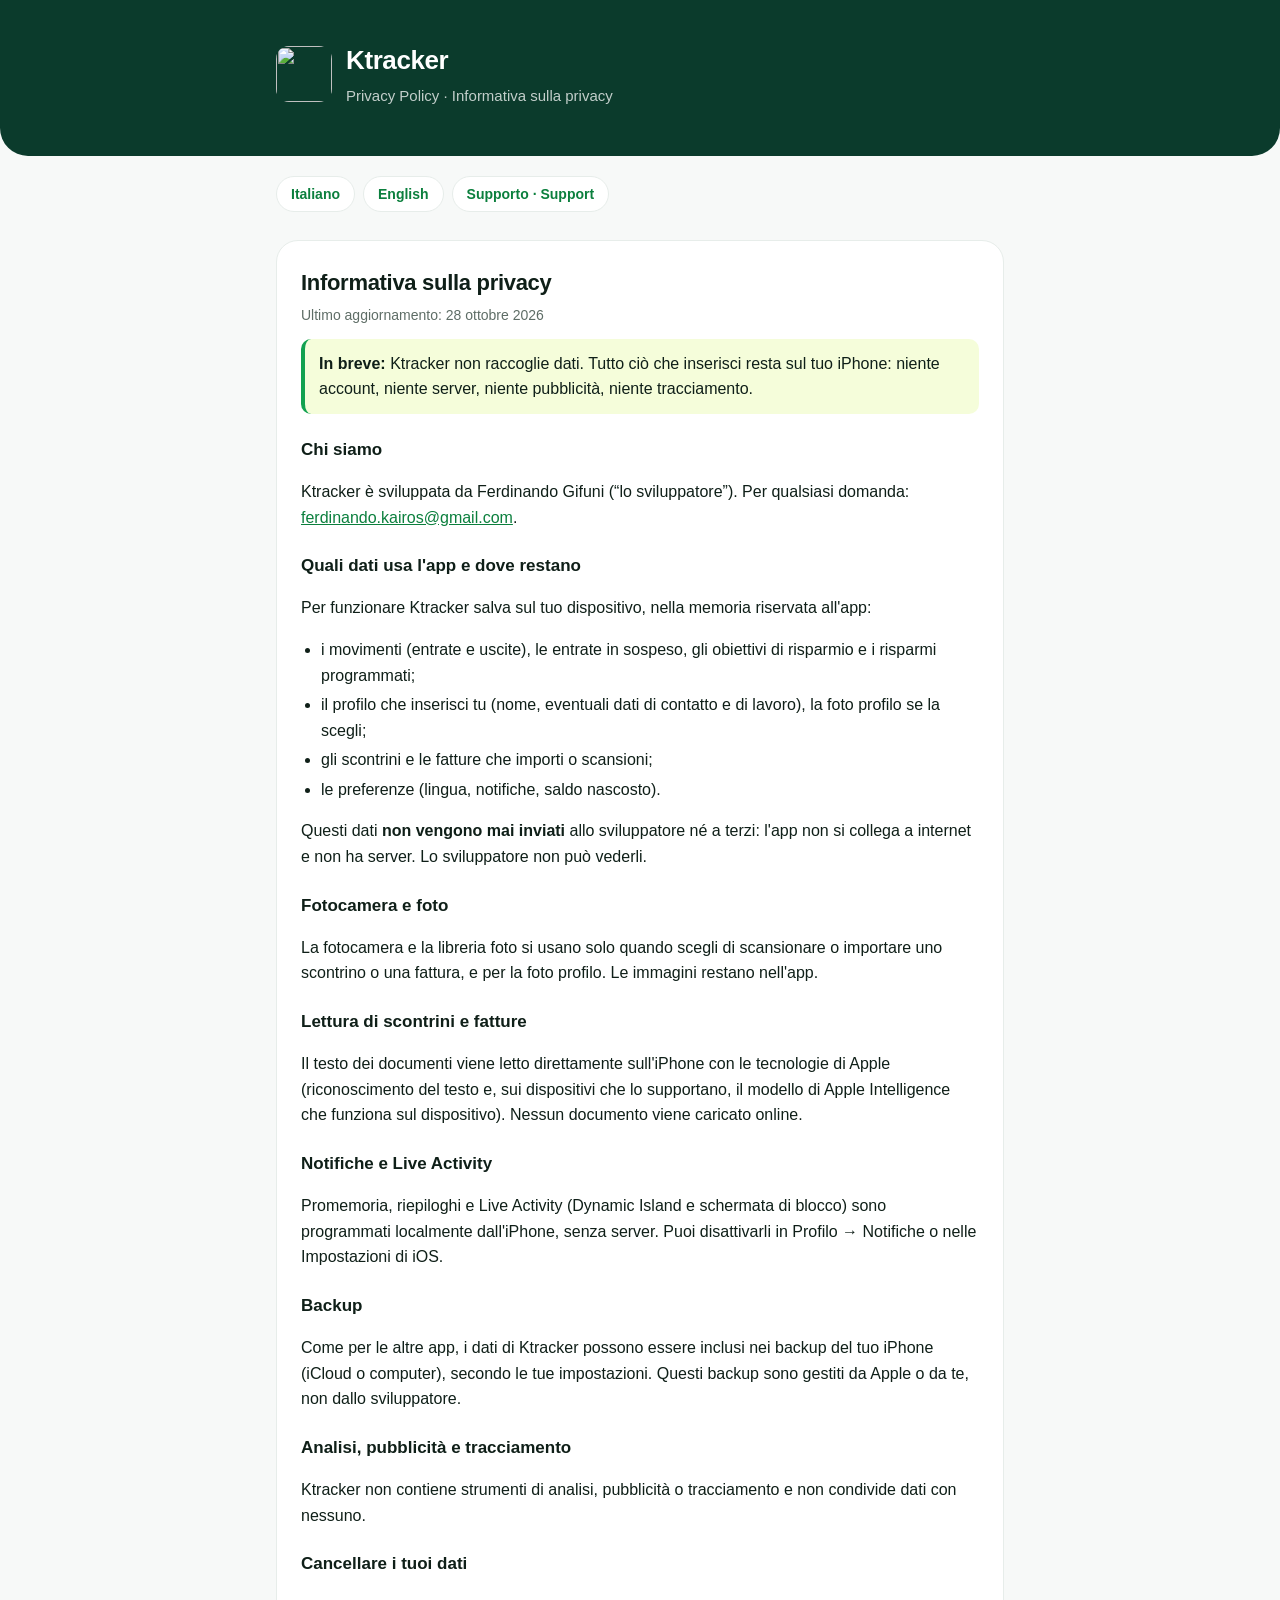
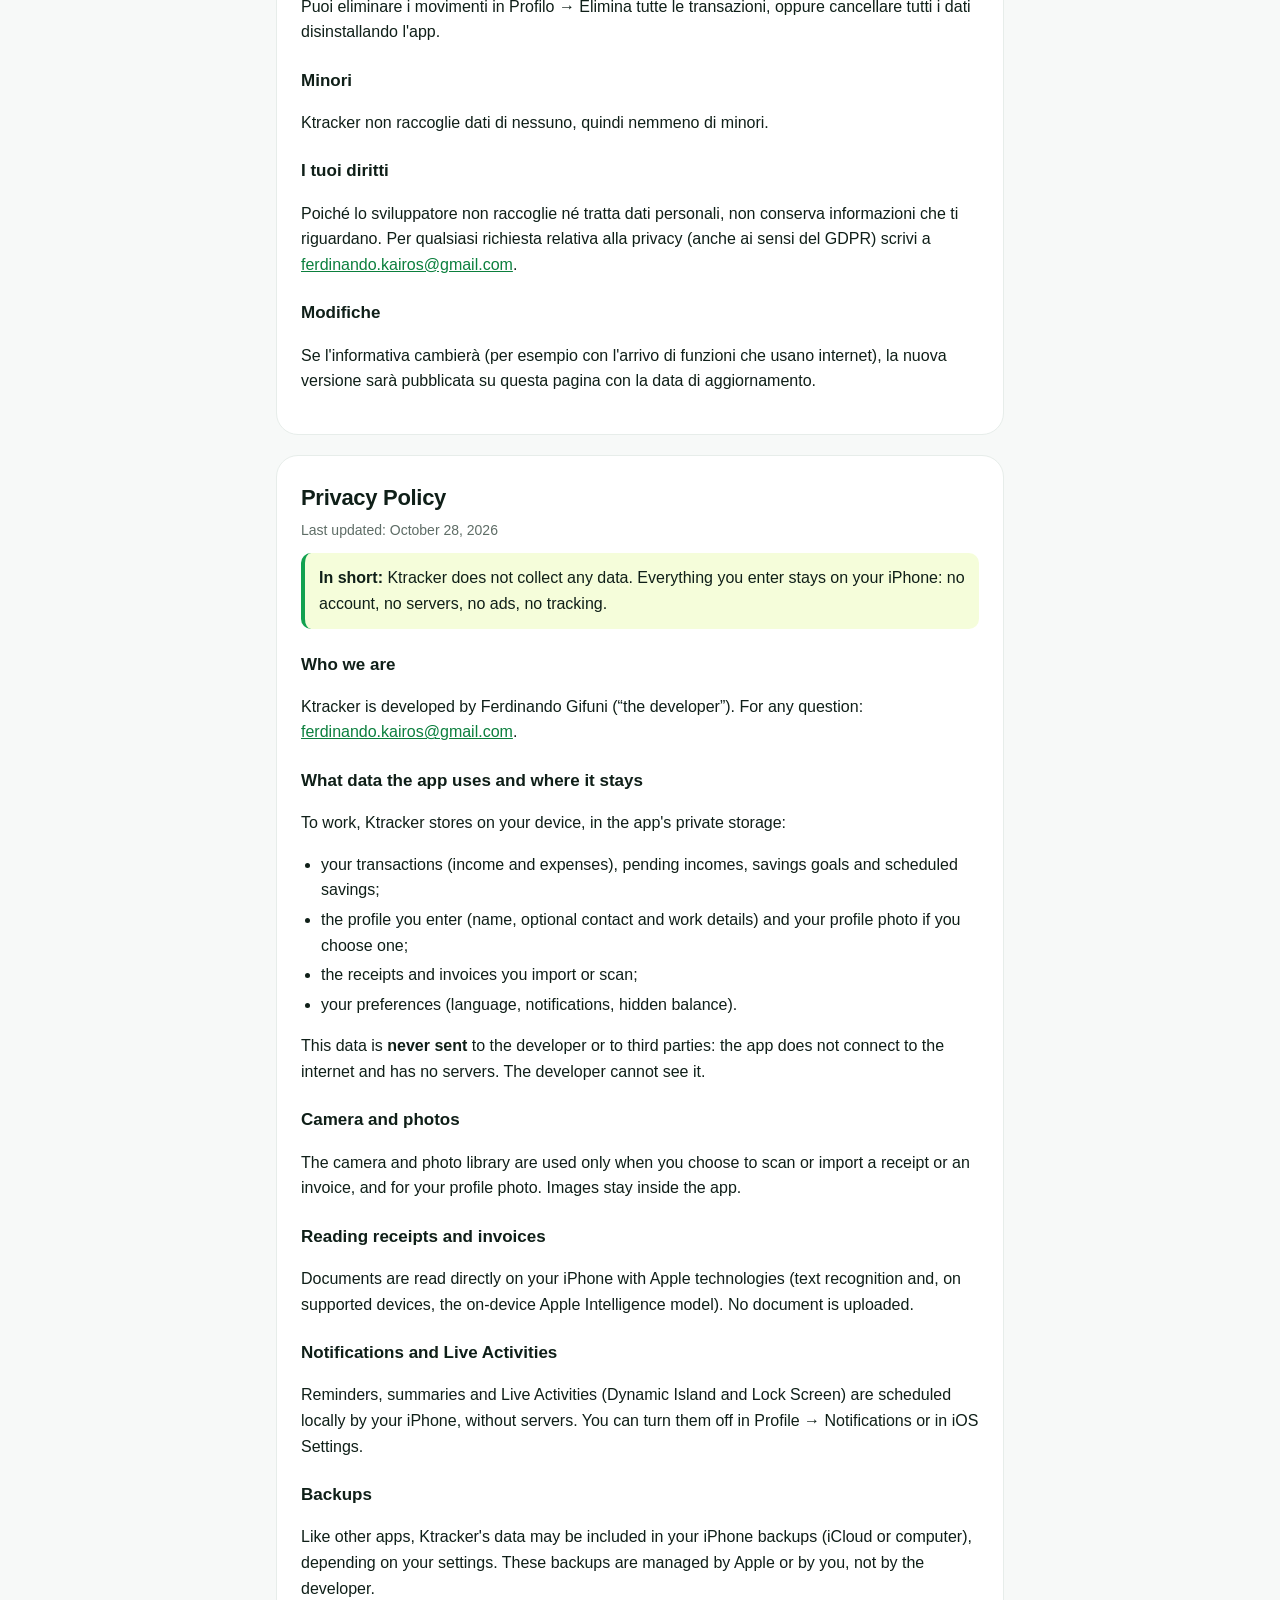
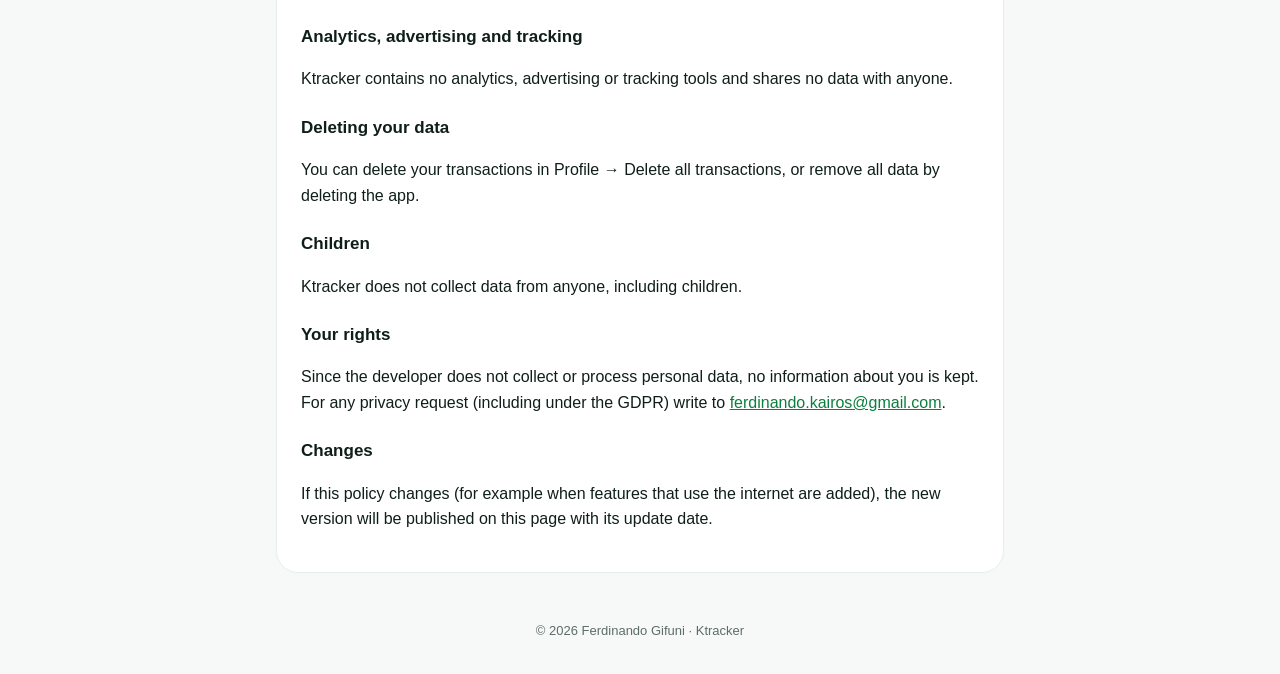
==== privacy.html @ a21562a0 "Add files via upload" ====
<!doctype html>
<html lang="it">
<head>
<meta charset="utf-8">
<meta name="viewport" content="width=device-width, initial-scale=1">
<title>Ktracker – Privacy Policy</title>
<meta name="description" content="Informativa sulla privacy di Ktracker: i tuoi dati restano sul tuo iPhone. / Ktracker privacy policy: your data stays on your iPhone.">
<link rel="stylesheet" href="style.css">
</head>
<body>
<header>
  <div class="wrap">
    <img src="icon.png" alt="">
    <div>
      <h1>Ktracker</h1>
      <p>Privacy Policy · Informativa sulla privacy</p>
    </div>
  </div>
</header>
<div class="wrap">
  <nav>
    <a href="#it">Italiano</a>
    <a href="#en">English</a>
    <a href="index.html">Supporto · Support</a>
  </nav>
  <main>
    <section id="it" lang="it">
      <h2>Informativa sulla privacy</h2>
      <p class="updated">Ultimo aggiornamento: 28 ottobre 2026</p>
      <div class="highlight"><strong>In breve:</strong> Ktracker non raccoglie dati. Tutto ciò che inserisci resta sul tuo iPhone: niente account, niente server, niente pubblicità, niente tracciamento.</div>

      <h3>Chi siamo</h3>
      <p>Ktracker è sviluppata da Ferdinando Gifuni (“lo sviluppatore”). Per qualsiasi domanda: <a href="mailto:ferdinando.kairos@gmail.com">ferdinando.kairos@gmail.com</a>.</p>

      <h3>Quali dati usa l'app e dove restano</h3>
      <p>Per funzionare Ktracker salva sul tuo dispositivo, nella memoria riservata all'app:</p>
      <ul>
        <li>i movimenti (entrate e uscite), le entrate in sospeso, gli obiettivi di risparmio e i risparmi programmati;</li>
        <li>il profilo che inserisci tu (nome, eventuali dati di contatto e di lavoro), la foto profilo se la scegli;</li>
        <li>gli scontrini e le fatture che importi o scansioni;</li>
        <li>le preferenze (lingua, notifiche, saldo nascosto).</li>
      </ul>
      <p>Questi dati <strong>non vengono mai inviati</strong> allo sviluppatore né a terzi: l'app non si collega a internet e non ha server. Lo sviluppatore non può vederli.</p>

      <h3>Fotocamera e foto</h3>
      <p>La fotocamera e la libreria foto si usano solo quando scegli di scansionare o importare uno scontrino o una fattura, e per la foto profilo. Le immagini restano nell'app.</p>

      <h3>Lettura di scontrini e fatture</h3>
      <p>Il testo dei documenti viene letto direttamente sull'iPhone con le tecnologie di Apple (riconoscimento del testo e, sui dispositivi che lo supportano, il modello di Apple Intelligence che funziona sul dispositivo). Nessun documento viene caricato online.</p>

      <h3>Notifiche e Live Activity</h3>
      <p>Promemoria, riepiloghi e Live Activity (Dynamic Island e schermata di blocco) sono programmati localmente dall'iPhone, senza server. Puoi disattivarli in Profilo → Notifiche o nelle Impostazioni di iOS.</p>

      <h3>Backup</h3>
      <p>Come per le altre app, i dati di Ktracker possono essere inclusi nei backup del tuo iPhone (iCloud o computer), secondo le tue impostazioni. Questi backup sono gestiti da Apple o da te, non dallo sviluppatore.</p>

      <h3>Analisi, pubblicità e tracciamento</h3>
      <p>Ktracker non contiene strumenti di analisi, pubblicità o tracciamento e non condivide dati con nessuno.</p>

      <h3>Cancellare i tuoi dati</h3>
      <p>Puoi eliminare i movimenti in Profilo → Elimina tutte le transazioni, oppure cancellare tutti i dati disinstallando l'app.</p>

      <h3>Minori</h3>
      <p>Ktracker non raccoglie dati di nessuno, quindi nemmeno di minori.</p>

      <h3>I tuoi diritti</h3>
      <p>Poiché lo sviluppatore non raccoglie né tratta dati personali, non conserva informazioni che ti riguardano. Per qualsiasi richiesta relativa alla privacy (anche ai sensi del GDPR) scrivi a <a href="mailto:ferdinando.kairos@gmail.com">ferdinando.kairos@gmail.com</a>.</p>

      <h3>Modifiche</h3>
      <p>Se l'informativa cambierà (per esempio con l'arrivo di funzioni che usano internet), la nuova versione sarà pubblicata su questa pagina con la data di aggiornamento.</p>
    </section>

    <section id="en" lang="en">
      <h2>Privacy Policy</h2>
      <p class="updated">Last updated: October 28, 2026</p>
      <div class="highlight"><strong>In short:</strong> Ktracker does not collect any data. Everything you enter stays on your iPhone: no account, no servers, no ads, no tracking.</div>

      <h3>Who we are</h3>
      <p>Ktracker is developed by Ferdinando Gifuni (“the developer”). For any question: <a href="mailto:ferdinando.kairos@gmail.com">ferdinando.kairos@gmail.com</a>.</p>

      <h3>What data the app uses and where it stays</h3>
      <p>To work, Ktracker stores on your device, in the app's private storage:</p>
      <ul>
        <li>your transactions (income and expenses), pending incomes, savings goals and scheduled savings;</li>
        <li>the profile you enter (name, optional contact and work details) and your profile photo if you choose one;</li>
        <li>the receipts and invoices you import or scan;</li>
        <li>your preferences (language, notifications, hidden balance).</li>
      </ul>
      <p>This data is <strong>never sent</strong> to the developer or to third parties: the app does not connect to the internet and has no servers. The developer cannot see it.</p>

      <h3>Camera and photos</h3>
      <p>The camera and photo library are used only when you choose to scan or import a receipt or an invoice, and for your profile photo. Images stay inside the app.</p>

      <h3>Reading receipts and invoices</h3>
      <p>Documents are read directly on your iPhone with Apple technologies (text recognition and, on supported devices, the on-device Apple Intelligence model). No document is uploaded.</p>

      <h3>Notifications and Live Activities</h3>
      <p>Reminders, summaries and Live Activities (Dynamic Island and Lock Screen) are scheduled locally by your iPhone, without servers. You can turn them off in Profile → Notifications or in iOS Settings.</p>

      <h3>Backups</h3>
      <p>Like other apps, Ktracker's data may be included in your iPhone backups (iCloud or computer), depending on your settings. These backups are managed by Apple or by you, not by the developer.</p>

      <h3>Analytics, advertising and tracking</h3>
      <p>Ktracker contains no analytics, advertising or tracking tools and shares no data with anyone.</p>

      <h3>Deleting your data</h3>
      <p>You can delete your transactions in Profile → Delete all transactions, or remove all data by deleting the app.</p>

      <h3>Children</h3>
      <p>Ktracker does not collect data from anyone, including children.</p>

      <h3>Your rights</h3>
      <p>Since the developer does not collect or process personal data, no information about you is kept. For any privacy request (including under the GDPR) write to <a href="mailto:ferdinando.kairos@gmail.com">ferdinando.kairos@gmail.com</a>.</p>

      <h3>Changes</h3>
      <p>If this policy changes (for example when features that use the internet are added), the new version will be published on this page with its update date.</p>
    </section>
  </main>
</div>
<footer>© 2026 Ferdinando Gifuni · Ktracker</footer>
</body>
</html>
---- style.css ----
:root {
  --green: #0B3B2C;
  --brand: #12A150;
  --brand-text: #0B7F3D;
  --lime: #C6F432;
  --page: #F7F9F8;
  --card: #FFFFFF;
  --border: #E7EDEA;
  --text: #0F1F18;
  --muted: #5E6D66;
}
@media (prefers-color-scheme: dark) {
  :root {
    --page: #0C1512;
    --card: #13201B;
    --border: #22332C;
    --text: #EEF4F1;
    --muted: #A3B3AC;
    --brand-text: #5BD38E;
  }
}
* { box-sizing: border-box; }
body {
  margin: 0;
  background: var(--page);
  color: var(--text);
  font: 16px/1.6 -apple-system, BlinkMacSystemFont, "Segoe UI", Roboto, Helvetica, Arial, sans-serif;
}
header {
  background: var(--green);
  color: #fff;
  padding: 40px 16px 48px;
  border-radius: 0 0 28px 28px;
}
header .wrap { display: flex; align-items: center; gap: 14px; }
header img { width: 56px; height: 56px; border-radius: 13px; }
header h1 { margin: 0; font-size: 26px; letter-spacing: -0.4px; }
header p { margin: 2px 0 0; opacity: 0.75; font-size: 15px; }
.wrap { max-width: 760px; margin: 0 auto; padding: 0 16px; }
nav { display: flex; gap: 8px; flex-wrap: wrap; margin: 20px auto 0; }
nav a {
  color: var(--brand-text);
  background: var(--card);
  border: 1px solid var(--border);
  padding: 6px 14px;
  border-radius: 999px;
  text-decoration: none;
  font-weight: 600;
  font-size: 14px;
}
main { padding: 8px 0 48px; }
section {
  background: var(--card);
  border: 1px solid var(--border);
  border-radius: 22px;
  padding: 24px;
  margin-top: 20px;
}
h2 { margin: 0 0 4px; font-size: 22px; letter-spacing: -0.3px; }
h3 { margin: 22px 0 4px; font-size: 17px; }
.updated { color: var(--muted); font-size: 14px; margin: 0 0 12px; }
.highlight {
  background: rgba(198, 244, 50, 0.18);
  border-left: 4px solid var(--brand);
  padding: 12px 14px;
  border-radius: 10px;
  margin: 12px 0;
}
a { color: var(--brand-text); }
ul { padding-left: 20px; }
li { margin: 4px 0; }
footer { color: var(--muted); font-size: 13px; text-align: center; padding: 0 16px 32px; }
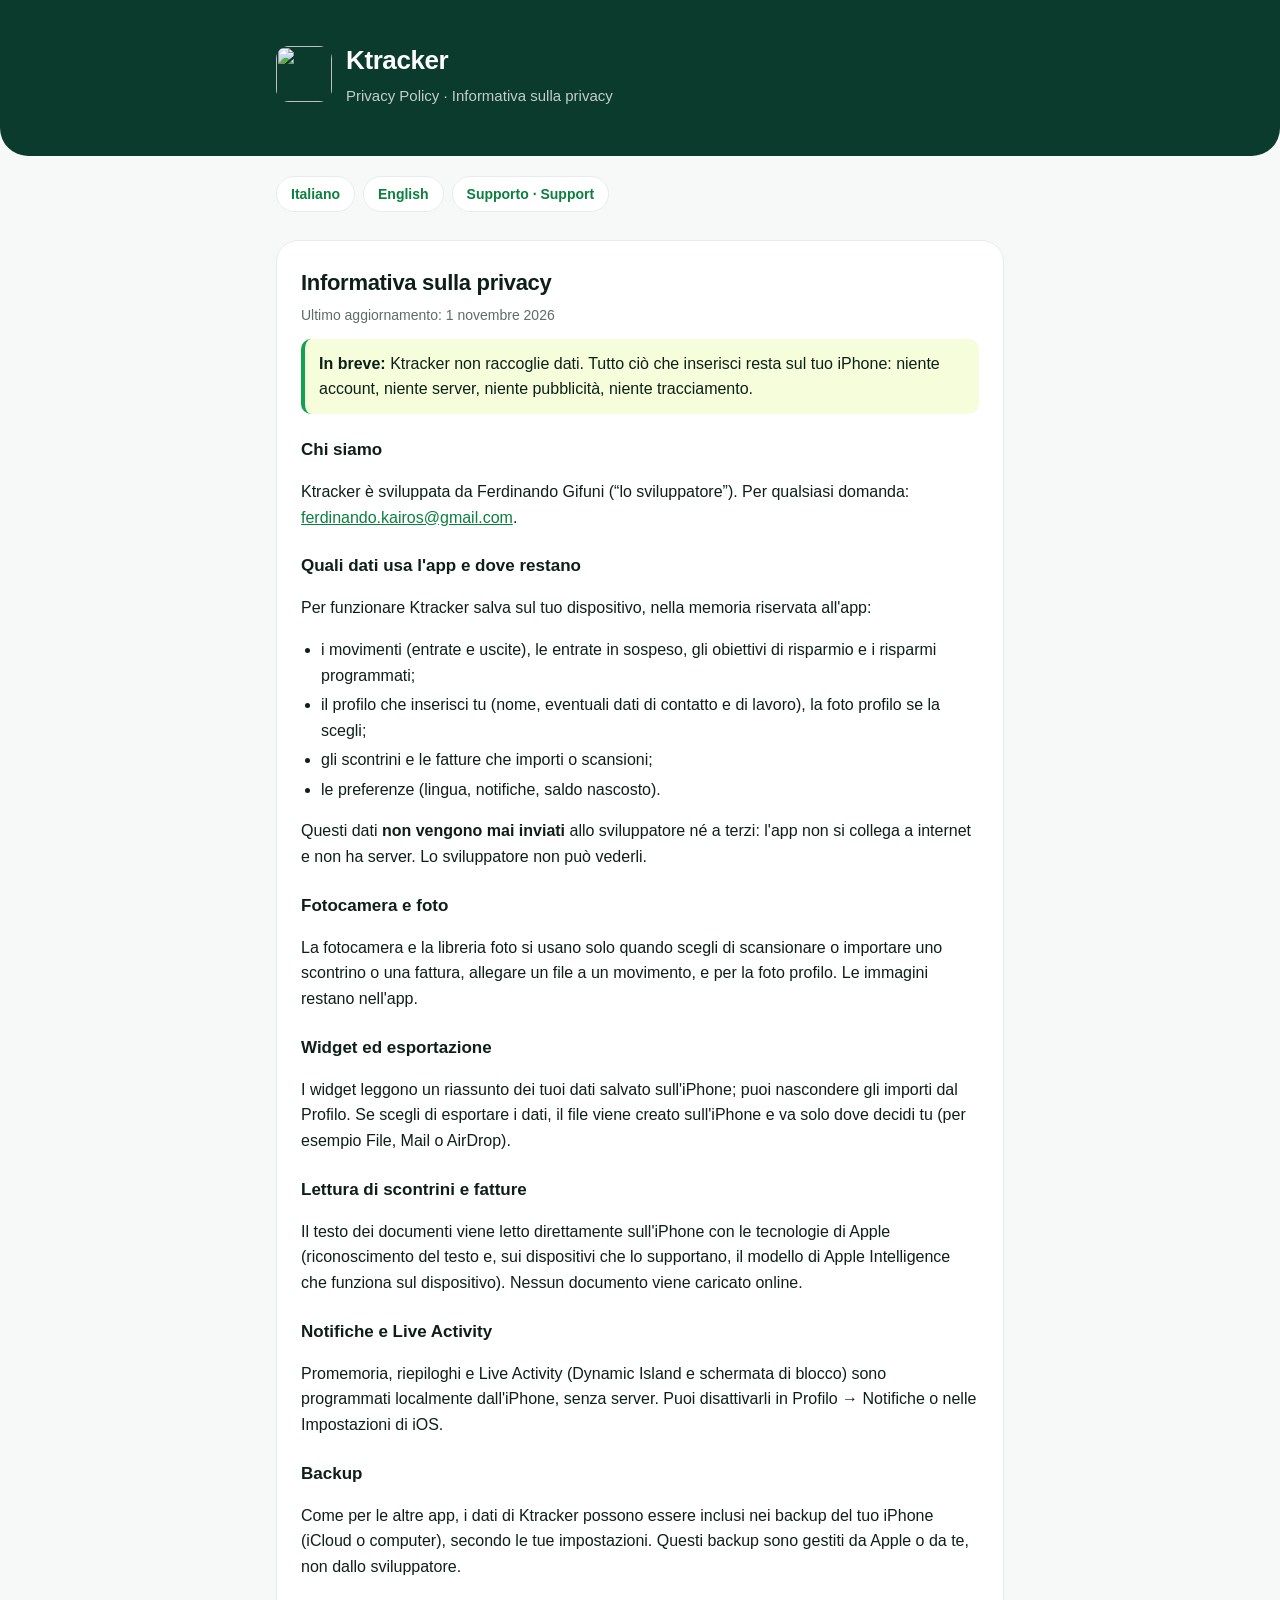
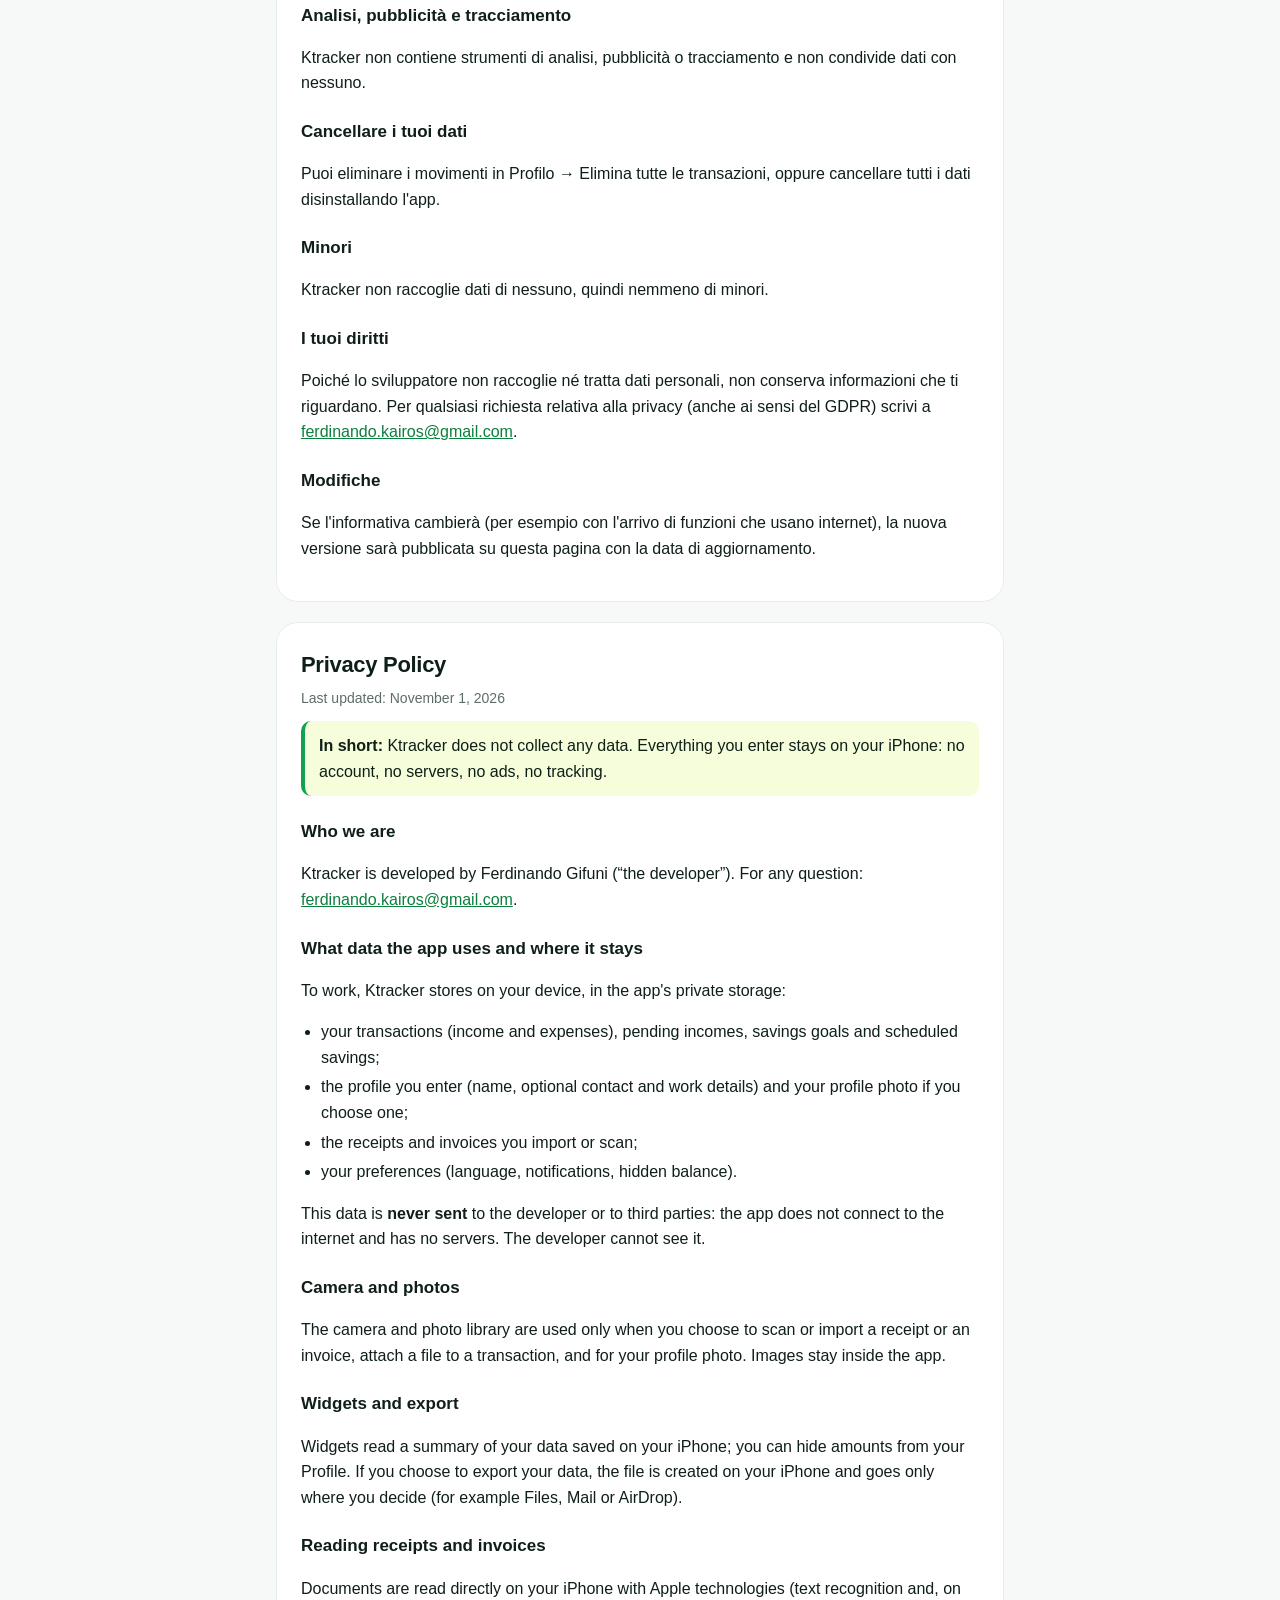
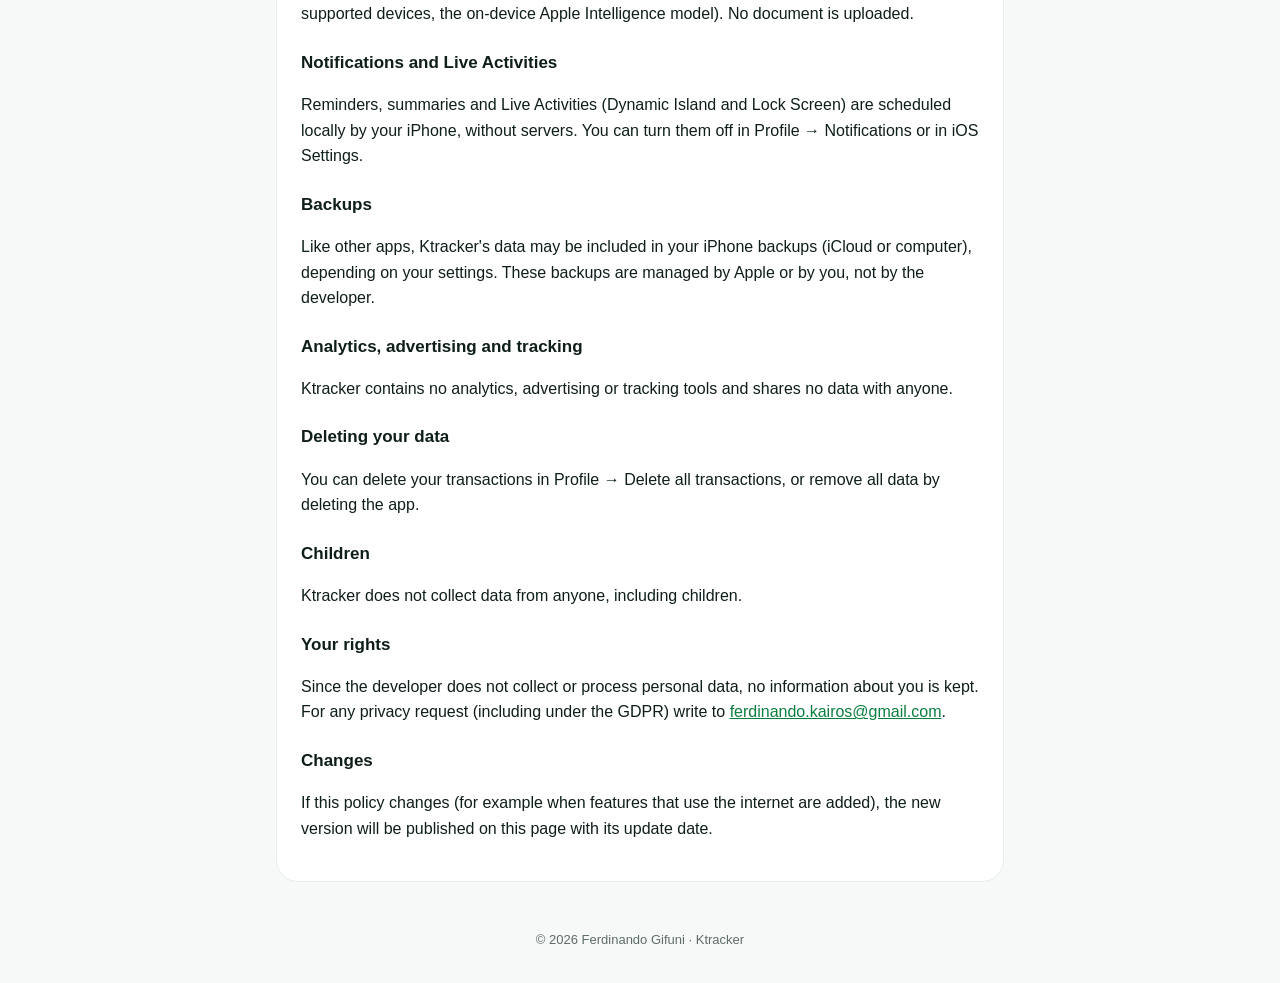
==== commit 2c811429: "Add files via upload" ====
--- a/privacy.html
+++ b/privacy.html
@@ -26,7 +26,7 @@
   <main>
     <section id="it" lang="it">
       <h2>Informativa sulla privacy</h2>
-      <p class="updated">Ultimo aggiornamento: 28 ottobre 2026</p>
+      <p class="updated">Ultimo aggiornamento: 1 novembre 2026</p>
       <div class="highlight"><strong>In breve:</strong> Ktracker non raccoglie dati. Tutto ciò che inserisci resta sul tuo iPhone: niente account, niente server, niente pubblicità, niente tracciamento.</div>
 
       <h3>Chi siamo</h3>
@@ -43,7 +43,10 @@
       <p>Questi dati <strong>non vengono mai inviati</strong> allo sviluppatore né a terzi: l'app non si collega a internet e non ha server. Lo sviluppatore non può vederli.</p>
 
       <h3>Fotocamera e foto</h3>
-      <p>La fotocamera e la libreria foto si usano solo quando scegli di scansionare o importare uno scontrino o una fattura, e per la foto profilo. Le immagini restano nell'app.</p>
+      <p>La fotocamera e la libreria foto si usano solo quando scegli di scansionare o importare uno scontrino o una fattura, allegare un file a un movimento, e per la foto profilo. Le immagini restano nell'app.</p>
+
+      <h3>Widget ed esportazione</h3>
+      <p>I widget leggono un riassunto dei tuoi dati salvato sull'iPhone; puoi nascondere gli importi dal Profilo. Se scegli di esportare i dati, il file viene creato sull'iPhone e va solo dove decidi tu (per esempio File, Mail o AirDrop).</p>
 
       <h3>Lettura di scontrini e fatture</h3>
       <p>Il testo dei documenti viene letto direttamente sull'iPhone con le tecnologie di Apple (riconoscimento del testo e, sui dispositivi che lo supportano, il modello di Apple Intelligence che funziona sul dispositivo). Nessun documento viene caricato online.</p>
@@ -72,7 +75,7 @@
 
     <section id="en" lang="en">
       <h2>Privacy Policy</h2>
-      <p class="updated">Last updated: October 28, 2026</p>
+      <p class="updated">Last updated: November 1, 2026</p>
       <div class="highlight"><strong>In short:</strong> Ktracker does not collect any data. Everything you enter stays on your iPhone: no account, no servers, no ads, no tracking.</div>
 
       <h3>Who we are</h3>
@@ -89,7 +92,10 @@
       <p>This data is <strong>never sent</strong> to the developer or to third parties: the app does not connect to the internet and has no servers. The developer cannot see it.</p>
 
       <h3>Camera and photos</h3>
-      <p>The camera and photo library are used only when you choose to scan or import a receipt or an invoice, and for your profile photo. Images stay inside the app.</p>
+      <p>The camera and photo library are used only when you choose to scan or import a receipt or an invoice, attach a file to a transaction, and for your profile photo. Images stay inside the app.</p>
+
+      <h3>Widgets and export</h3>
+      <p>Widgets read a summary of your data saved on your iPhone; you can hide amounts from your Profile. If you choose to export your data, the file is created on your iPhone and goes only where you decide (for example Files, Mail or AirDrop).</p>
 
       <h3>Reading receipts and invoices</h3>
       <p>Documents are read directly on your iPhone with Apple technologies (text recognition and, on supported devices, the on-device Apple Intelligence model). No document is uploaded.</p>
